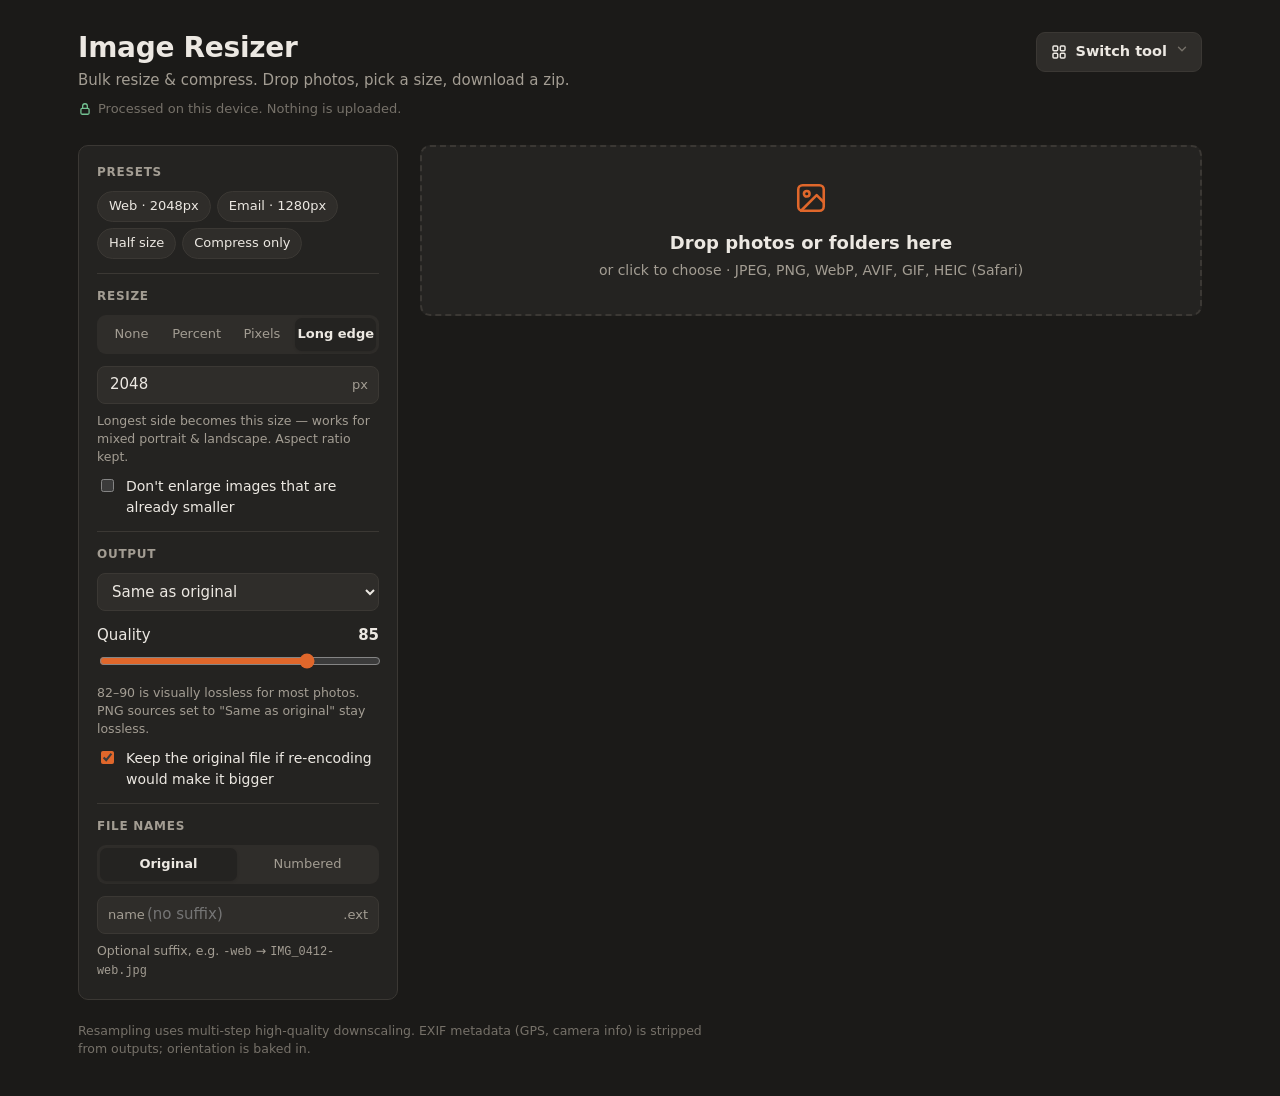
==== index.html @ 031ba31e "Add files via upload" ====
<!doctype html>
<html lang="en">
<head>
<meta charset="utf-8">
<meta name="viewport" content="width=device-width, initial-scale=1">
<title>Photo Tools</title>
<link rel="stylesheet" href="style.css">
<script>
  // Opens the tool you used last (default: Image Resizer).
  var pages = { resize: "resize.html", frame: "frame.html" }, last = null;
  try { last = localStorage.getItem("phototools.tool"); } catch (e) {}
  location.replace(pages[last] || pages.resize);
</script>
</head>
<body>
<div class="wrap"><p class="sub"><a href="resize.html" style="color:var(--accent)">Image Resizer</a> · <a href="frame.html" style="color:var(--accent)">Photo Framer</a></p></div>
</body>
</html>
---- style.css ----
/* Shared styles for every tool page: colors, page frame, header, tool switcher.
   Tool-specific styles live inside each tool's own .html file. */
:root {
  /* shared palette (dark is the intended look) */
  --bg: #1b1a18; --panel: #242321; --raised: #2f2d2a; --line: #3b3834;
  --text: #ece8e2; --muted: #a39d93; --faint: #767169;
  --accent: #e0672b; --accent-hover: #ec7638; --accent-ink: #ffffff;
  --ok: #74c393; --warn: #e8a948;
  --paper: #f6f4f0; --photo-a: #8a847b; --photo-b: #6b665f; --photo-c: #a8a198;
  /* aliases used by the Image Resizer */
  --panel-2: var(--raised); --border: var(--line); --good: var(--ok); --bad: var(--warn);
  --accent-soft: color-mix(in srgb, var(--accent) 12%, var(--panel)); --shadow: none; --radius: 10px;
  --mono: ui-monospace, SFMono-Regular, Menlo, monospace;
  color-scheme: dark;
  box-sizing: border-box;
  padding-top: env(safe-area-inset-top, 0px);
  padding-bottom: env(safe-area-inset-bottom, 0px);
}
@media (prefers-color-scheme: dark) { :root:not([data-theme="light"]) { --bg: #1b1a18; } }
:root[data-theme="dark"] { --bg: #1b1a18; }
*, *::before, *::after { box-sizing: inherit; }
body {
  margin: 0; background: var(--bg); color: var(--text);
  font: 15px/1.45 system-ui, -apple-system, "Segoe UI", Roboto, "Helvetica Neue", Arial, sans-serif;
  -webkit-font-smoothing: antialiased;
}
button, input, select { font: inherit; color: inherit; }
:focus-visible { outline: 2px solid var(--accent); outline-offset: 2px; }
code { font-family: var(--mono); font-size: .95em; }
.hidden { display: none !important; }
.wrap { max-width: 1180px; margin: 0 auto; padding: 32px 28px 40px; }

/* shared header */
.top { display: flex; justify-content: space-between; align-items: flex-start; gap: 16px; margin-bottom: 26px; }
.top h1 { margin: 0 0 6px; font-size: 28px; line-height: 1.15; font-weight: 700; letter-spacing: -0.01em; }
.top .sub { margin: 0; color: var(--muted); }
.top .local { margin: 8px 0 0; color: var(--faint); font-size: 13px; display: flex; align-items: center; gap: 6px; }
.top .local svg { color: var(--ok); flex: none; }

/* tool switcher */
.switcher { position: relative; flex: none; }
.switch-btn {
  display: inline-flex; align-items: center; gap: 8px; height: 40px; padding: 0 12px 0 14px;
  border: 1px solid var(--line); border-radius: 9px; background: var(--raised); cursor: pointer; font-size: 14.5px; font-weight: 600;
}
.switch-btn:hover, .switch-btn[aria-expanded="true"] { border-color: var(--faint); }
.switch-btn .chev { color: var(--faint); transition: transform .15s; }
.switch-btn[aria-expanded="true"] .chev { transform: rotate(180deg); }
.menu {
  position: absolute; right: 0; top: calc(100% + 6px); z-index: 40; width: 280px; padding: 6px;
  background: var(--panel); border: 1px solid var(--line); border-radius: 10px; box-shadow: 0 14px 40px rgba(0,0,0,.45);
  animation: menu-in .12s ease-out;
}
@keyframes menu-in { from { opacity: 0; transform: translateY(-4px); } to { opacity: 1; transform: none; } }
.menu a {
  color: inherit; text-decoration: none;
  display: flex; align-items: center; gap: 12px; width: 100%; padding: 10px; border: 0; border-radius: 7px;
  background: transparent; text-align: left; cursor: pointer;
}
.menu a:hover, .menu a:focus-visible { background: var(--raised); outline: none; }
.menu .ico { width: 34px; height: 34px; border-radius: 8px; display: grid; place-items: center; flex: none; background: var(--raised); color: var(--muted); }
.menu a[aria-current="page"] .ico { background: color-mix(in srgb, var(--accent) 18%, var(--raised)); color: var(--accent); }
.menu b { display: block; font-size: 14px; font-weight: 600; }
.menu small { display: block; font-size: 12.5px; color: var(--faint); }
.menu .tick { margin-left: auto; color: var(--accent); visibility: hidden; }
.menu a[aria-current="page"] .tick { visibility: visible; }

@media (max-width: 820px) {
  .wrap { padding: 22px 16px 32px; }
  .top h1 { font-size: 24px; }
}
@media (max-width: 520px) {
  .switch-btn .lbl { display: none; }
  .switch-btn { padding: 0 10px; }
}
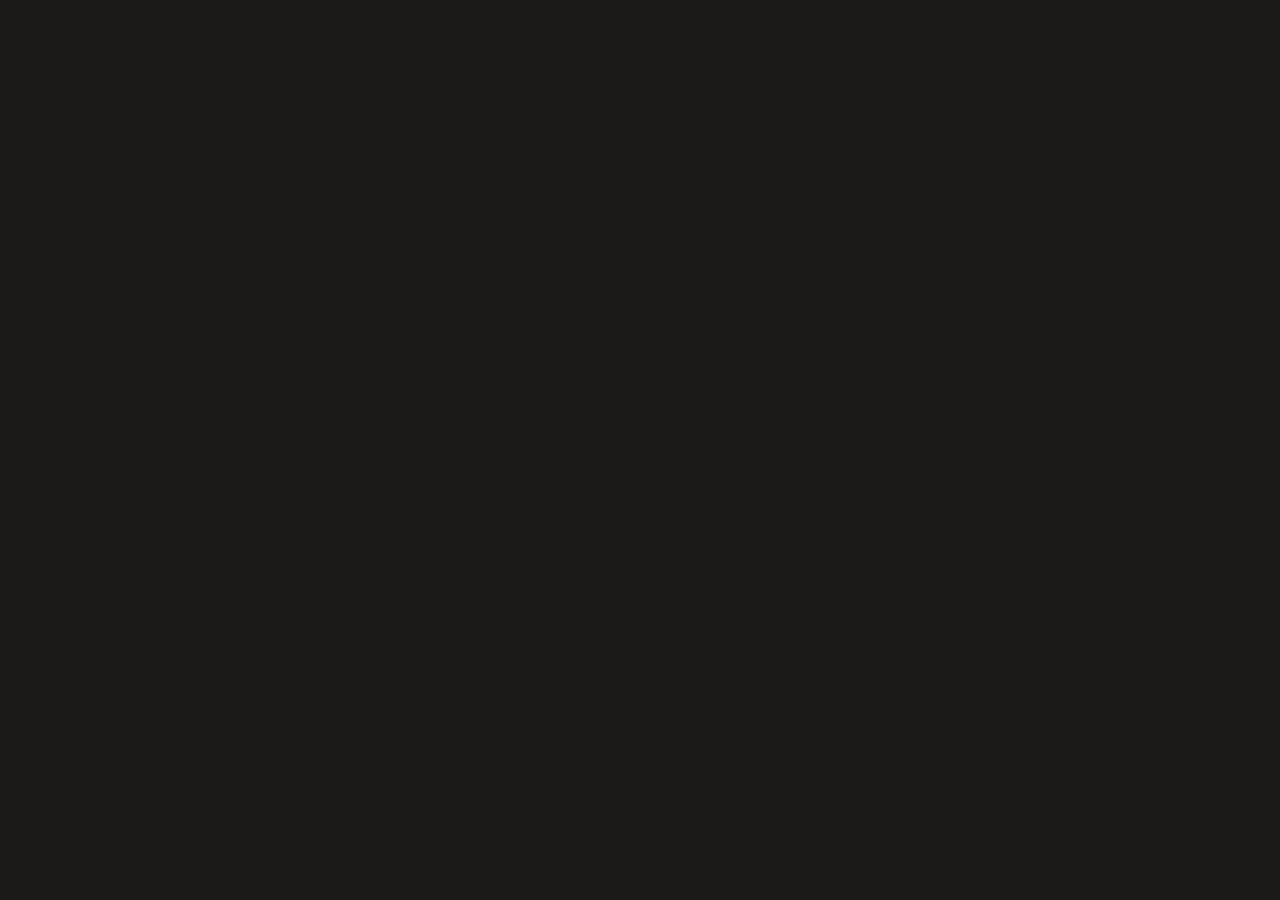
==== commit cc3bea8f: "Update index.html" ====
--- a/index.html
+++ b/index.html
@@ -4,15 +4,74 @@
 <meta charset="utf-8">
 <meta name="viewport" content="width=device-width, initial-scale=1">
 <title>Photo Tools</title>
-<link rel="stylesheet" href="style.css">
-<script>
-  // Opens the tool you used last (default: Image Resizer).
-  var pages = { resize: "resize.html", frame: "frame.html" }, last = null;
-  try { last = localStorage.getItem("phototools.tool"); } catch (e) {}
-  location.replace(pages[last] || pages.resize);
-</script>
+<link rel="icon" href="data:image/svg+xml,%3Csvg xmlns='http://www.w3.org/2000/svg' viewBox='0 0 32 32'%3E%3Crect x='3' y='9' width='20' height='20' rx='3' fill='none' stroke='%23e0672b' stroke-width='3'/%3E%3Cpath d='M17 3h12v12M29 3L17 15' fill='none' stroke='%23e0672b' stroke-width='3' stroke-linecap='round'/%3E%3C/svg%3E">
+<!--
+  Container page: every tool from switcher.js is loaded into its own full-window
+  frame, and switching just shows a different one, so no page reload and each
+  tool keeps its photos. Edit the tools themselves in resize.html / frame.html.
+-->
+<style>
+  html, body { margin: 0; height: 100%; background: #1b1a18; overflow: hidden; }
+  iframe { position: fixed; inset: 0; width: 100%; height: 100%; border: 0; display: block; background: #1b1a18; }
+  iframe.off { visibility: hidden; pointer-events: none; }
+</style>
+<script src="switcher.js"></script>
 </head>
 <body>
-<div class="wrap"><p class="sub"><a href="resize.html" style="color:var(--accent)">Image Resizer</a> · <a href="frame.html" style="color:var(--accent)">Photo Framer</a></p></div>
+<noscript><p style="color:#ece8e2;font:15px system-ui;padding:24px">Turn on JavaScript, or open <a style="color:#e0672b" href="resize.html">Image Resizer</a> / <a style="color:#e0672b" href="frame.html">Photo Framer</a> directly.</p></noscript>
+<script>
+(() => {
+  const TOOLS = window.PHOTO_TOOLS || [];
+  const byKey = Object.fromEntries(TOOLS.map((t) => [t.key, t]));
+  const frames = {};
+  let current = null;
+
+  // Clean URL on the real site (image.asahina.me/#frame instead of /index.html#frame).
+  const base = /^https?:$/.test(location.protocol) ? location.pathname.replace(/index\.html$/, "") : location.pathname;
+
+  function frameFor(key) {
+    if (!frames[key]) {
+      const f = document.createElement("iframe");
+      f.src = byKey[key].file + "?embed";
+      f.title = byKey[key].title;
+      f.className = "off";
+      document.body.append(f);
+      frames[key] = f;
+    }
+    return frames[key];
+  }
+
+  function show(key, push) {
+    if (!byKey[key]) key = TOOLS[0].key;
+    if (key !== current) {
+      const f = frameFor(key);
+      Object.entries(frames).forEach(([k, el]) => el.classList.toggle("off", k !== key));
+      current = key;
+      document.title = byKey[key].title;
+      try { localStorage.setItem("phototools.tool", key); } catch (_) {}
+      try { f.contentWindow.focus(); } catch (_) {}
+    }
+    const url = base + "#" + key;
+    if (location.pathname + location.hash !== url) history[push ? "pushState" : "replaceState"](null, "", url);
+  }
+
+  window.addEventListener("message", (e) => {
+    const fromTool = Object.values(frames).some((f) => f.contentWindow === e.source);
+    if (fromTool && e.data && e.data.type === "phototools:switch") show(e.data.key, true);
+  });
+  window.addEventListener("popstate", () => show(location.hash.slice(1)));
+  window.addEventListener("hashchange", () => show(location.hash.slice(1)));
+
+  let saved = null;
+  try { saved = localStorage.getItem("phototools.tool"); } catch (_) {}
+  const hash = location.hash.slice(1);
+  show(byKey[hash] ? hash : saved);
+
+  // Load the other tools quietly once the first one is up, so switching is instant.
+  frames[current].addEventListener("load", () => {
+    setTimeout(() => TOOLS.forEach((t) => frameFor(t.key)), 400);
+  }, { once: true });
+})();
+</script>
 </body>
 </html>
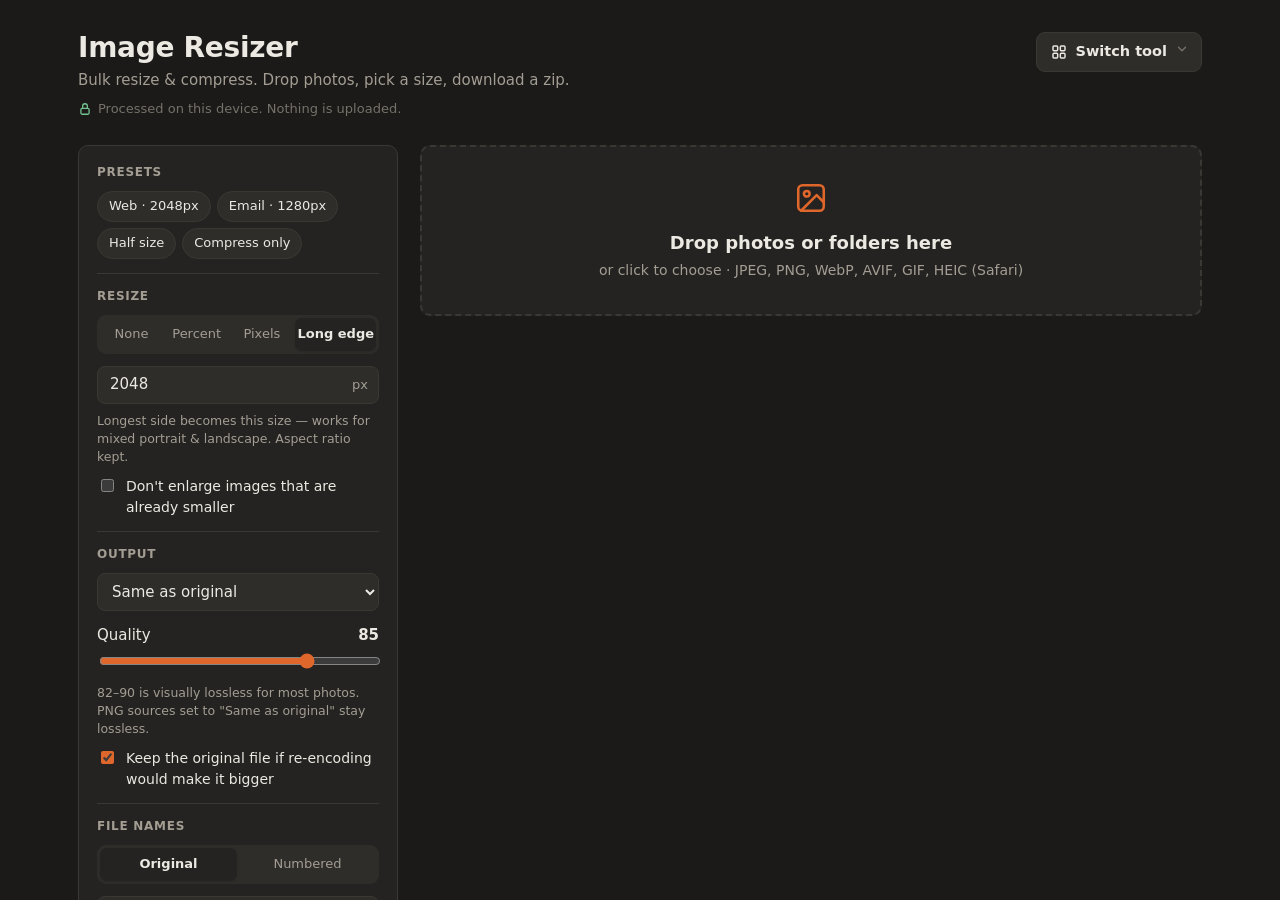
==== commit 2ac985f8: "Add files via upload" ====
--- a/index.html
+++ b/index.html
@@ -55,9 +55,31 @@
     if (location.pathname + location.hash !== url) history[push ? "pushState" : "replaceState"](null, "", url);
   }
 
+  // ---- Shared photo list (see shared-photos.js) ----
+  let photos = [];   // [{ id, file }] in list order
+  function relay(msg, except) {
+    Object.values(frames).forEach((f) => { if (f.contentWindow !== except) f.contentWindow.postMessage(msg, "*"); });
+  }
+  function onPhotos(d, source) {
+    if (d.type === "hello") {             // a tool just loaded: give it the current list
+      if (photos.length) source.postMessage({ type: "add", photos, sharedPhotos: true }, "*");
+      return;
+    }
+    if (d.type === "add") d.photos.forEach((p) => { if (!photos.some((x) => x.id === p.id)) photos.push(p); });
+    else if (d.type === "remove") photos = photos.filter((p) => !d.ids.includes(p.id));
+    else if (d.type === "clear") photos = [];
+    else if (d.type === "order") {
+      const pos = new Map(d.ids.map((id, n) => [id, n]));
+      photos.sort((a, b) => (pos.get(a.id) ?? 1e9) - (pos.get(b.id) ?? 1e9));
+    } else return;
+    relay(d, source);
+  }
+
   window.addEventListener("message", (e) => {
     const fromTool = Object.values(frames).some((f) => f.contentWindow === e.source);
-    if (fromTool && e.data && e.data.type === "phototools:switch") show(e.data.key, true);
+    if (!fromTool || !e.data) return;
+    if (e.data.sharedPhotos) onPhotos(e.data, e.source);
+    else if (e.data.type === "phototools:switch") show(e.data.key, true);
   });
   window.addEventListener("popstate", () => show(location.hash.slice(1)));
   window.addEventListener("hashchange", () => show(location.hash.slice(1)));
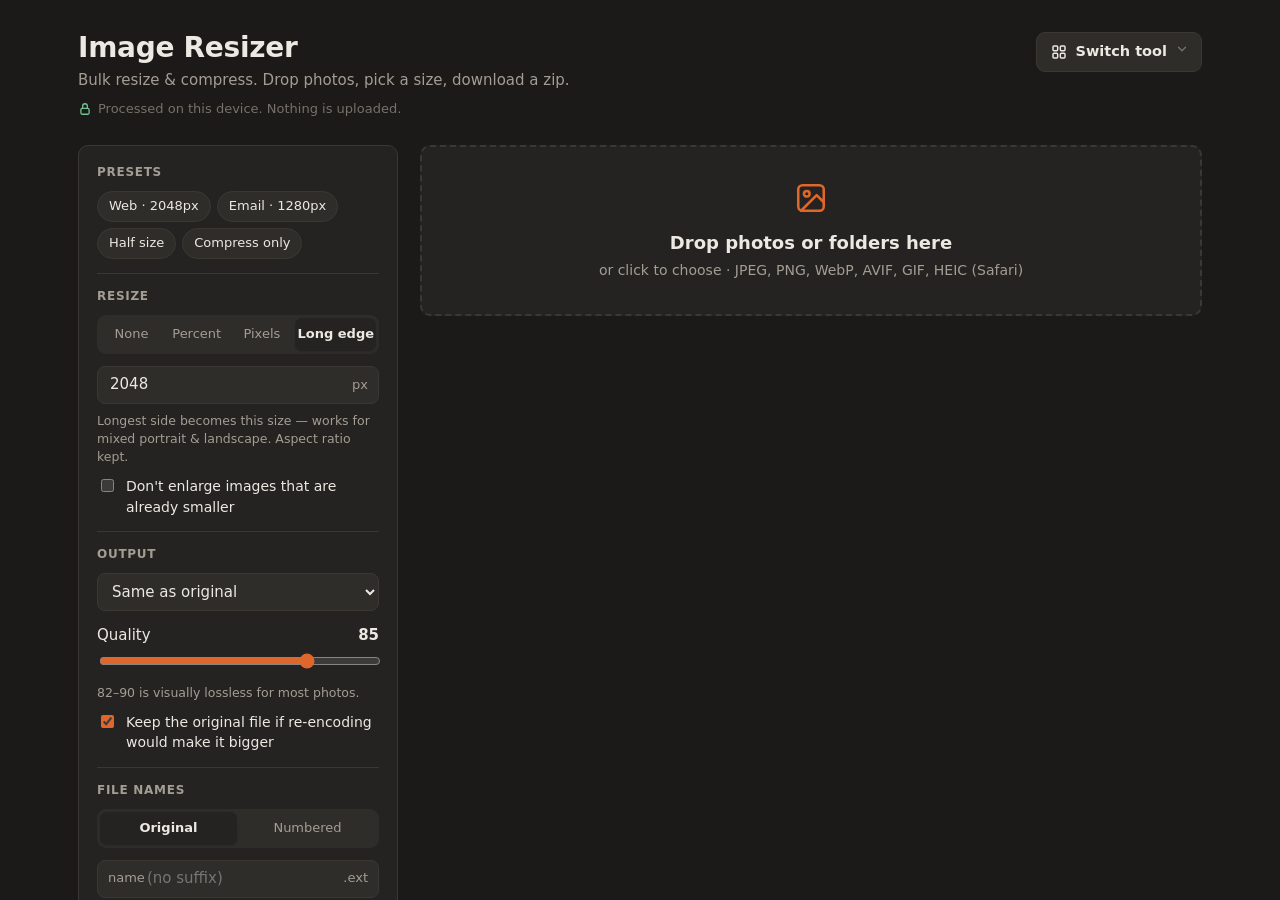
==== commit f649dd78: "Update index.html" ====
--- a/index.html
+++ b/index.html
@@ -49,6 +49,7 @@
       current = key;
       document.title = byKey[key].title;
       try { localStorage.setItem("phototools.tool", key); } catch (_) {}
+      try { f.contentWindow.scrollTo(0, 0); } catch (_) {}   // every tool opens at the top
       try { f.contentWindow.focus(); } catch (_) {}
     }
     const url = base + "#" + key;
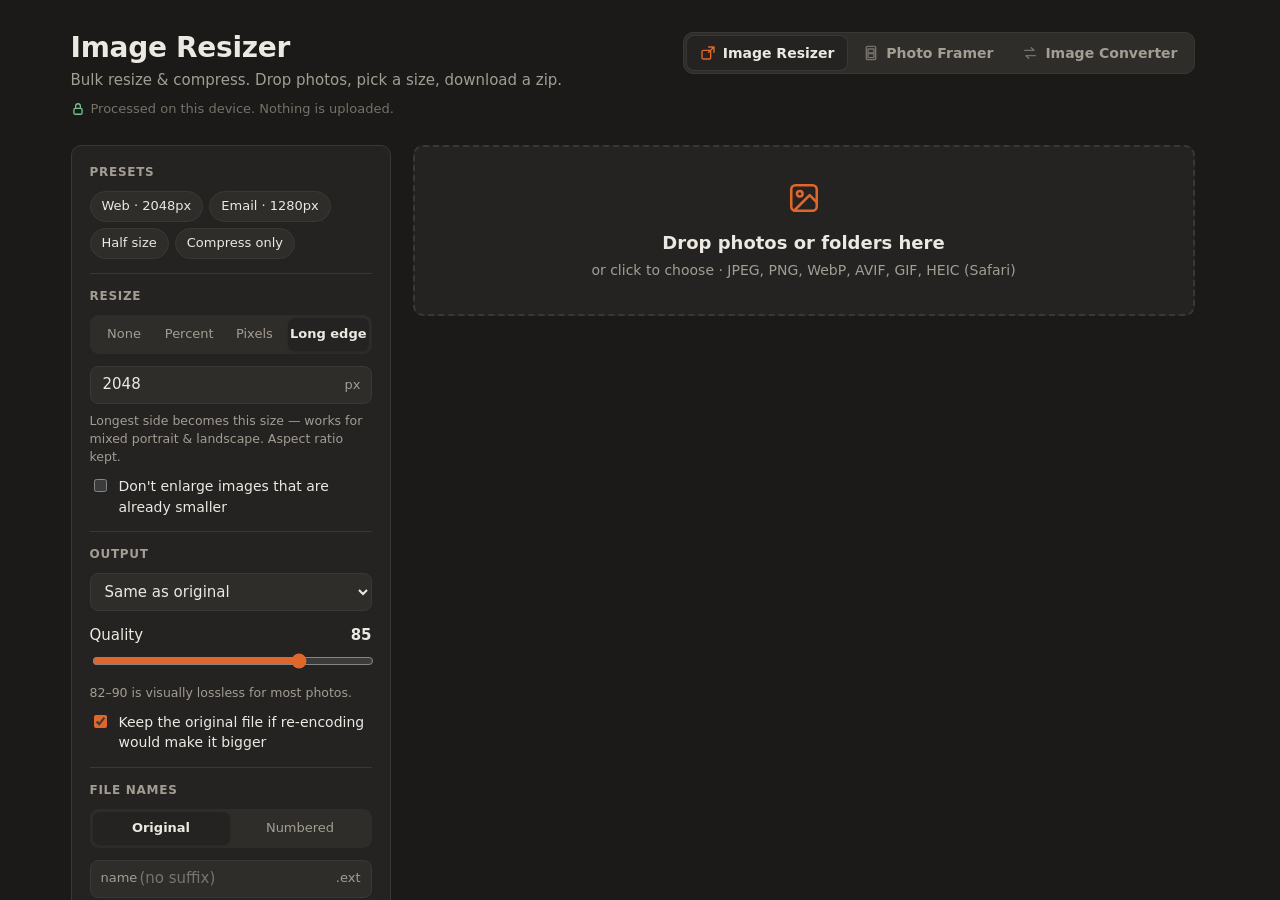
==== commit 77eec8d2: "Add files via upload Better phone support" ====
--- a/index.html
+++ b/index.html
@@ -34,6 +34,7 @@
       const f = document.createElement("iframe");
       f.src = byKey[key].file + "?embed";
       f.title = byKey[key].title;
+      f.allow = "web-share; clipboard-write";   // lets tools open the phone's share sheet (Save to Photos)
       f.className = "off";
       document.body.append(f);
       frames[key] = f;
